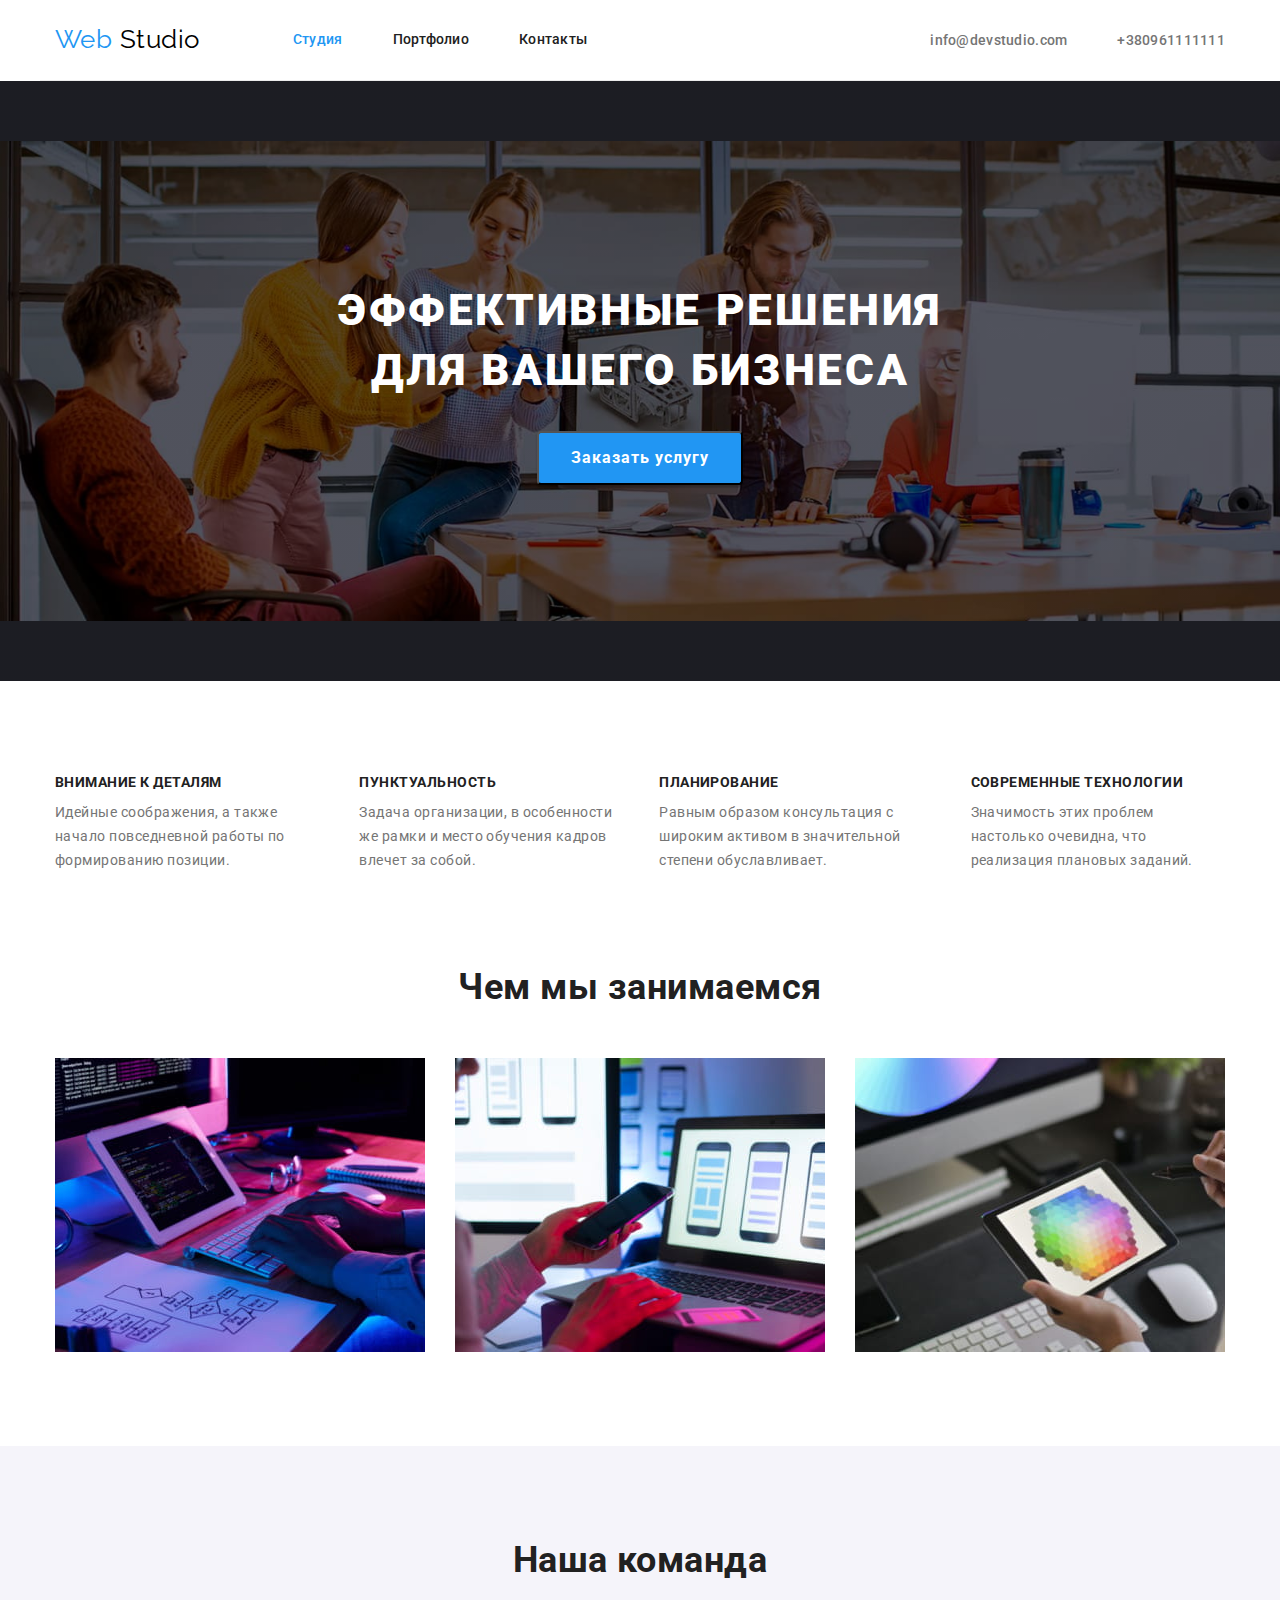
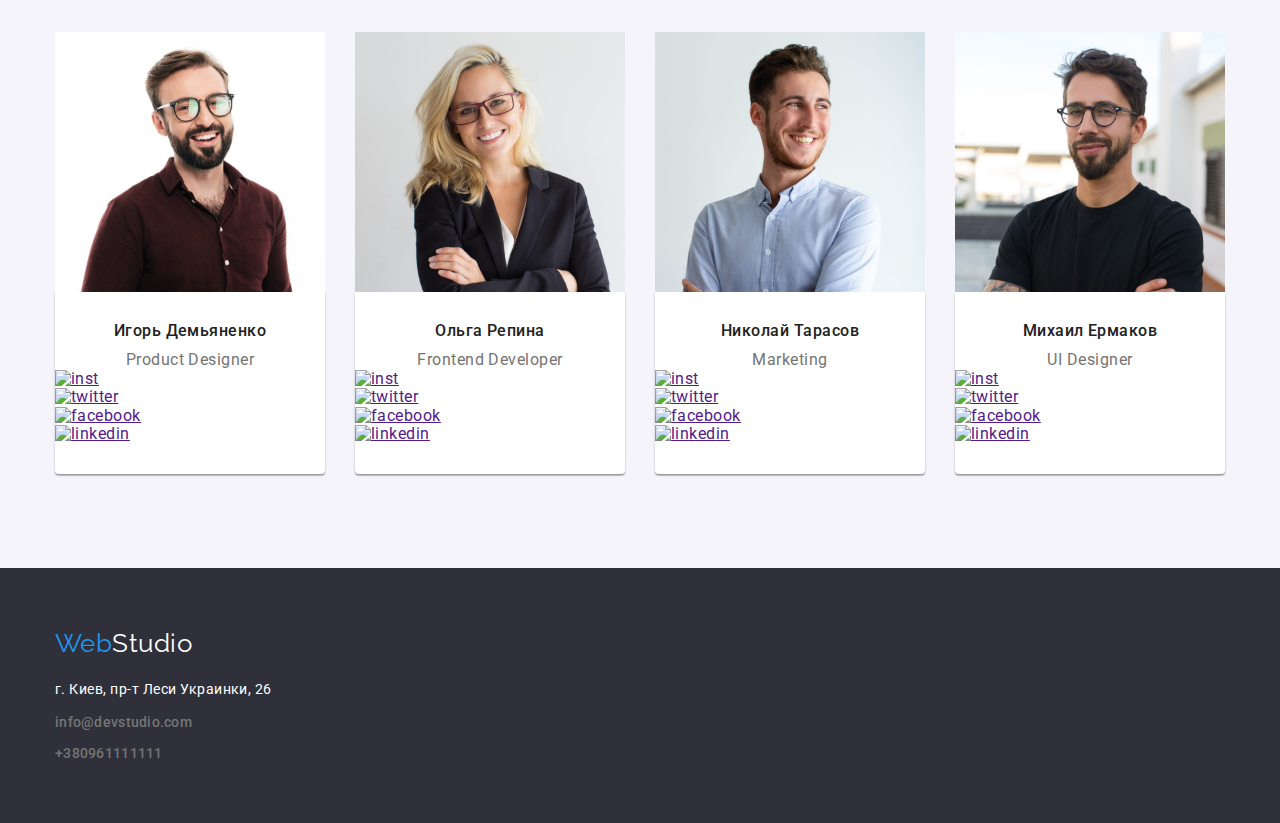
==== index.html @ 03b2626f "img" ====
<!DOCTYPE html>
<html lang="en">
<head>
    <meta charset="UTF-8">
    <meta http-equiv="X-UA-Compatible" content="IE=edge">
    <meta name="viewport" content="width=device-width, initial-scale=1.0">
    <title>Document</title>
    <link rel="preconnect" href="https://fonts.gstatic.com">
    <link href="https://fonts.googleapis.com/css2?family=Raleway:wght@700&family=Roboto:wght@400;500;700;900&display=swap"
    rel="stylesheet">
    <link rel="stylesheet" href="https://cdnjs.cloudflare.com/ajax/libs/modern-normalize/1.0.0/modern-normalize.min.css">
    <link rel="stylesheet" href="./css/styles.css">
</head>
<body>
    <header>
        <div class="container header">
            <nav class="header-nav">
                
                <a class="logo" href="/">Web<span class="studio"> Studio</span></a>
                
                <ul class="nav-list">
                    <li class="item"><a class="link active" href="./index.html">Студия</a></li>
                    <li class="item"><a class="link" href="./portfolio.html">Портфолио</a></li>
                    <li class="item"><a class="link" href="">Контакты</a></li>
                </ul>
                        
            </nav>
            
            <ul class="contacts-list">
                <li class="item">
                    <a href="mailto:info@devstudio.com">info@devstudio.com</a>
                </li>
                <li class="item">
                <a href="tel:+380961111111">+380961111111</a>
                </li>
            </ul>
        </div>
    </header>

    <main>
        <section class="hero overlay">
           <div class="container">
                <h1 class="hero-subject">Эффективные решения <br> для вашего бизнеса</h1>
                <button class="hero-button" type="button">Заказать услугу</button> 
            </div>
        </section>

        <section class="features">
            <!--<h2>Особености</h2>-->
            <div class="container">
             <ul class="features-list">
                    <li class="features-item">
                        <h3 class="title">Внимание к деталям</h3>
                        <p>Идейные соображения, а также начало повседневной работы по формированию позиции.</p>
                    </li>
                    <li class="features-item">
                        <h3 class="title">Пунктуальность</h3>
                        <p>Задача организации, в особенности же рамки и место обучения кадров влечет за собой.</p>
                    </li>
                    <li class="features-item">
                        <h3 class="title">Планирование</h3>
                        <p>Равным образом консультация с широким активом в значительной степени обуславливает.</p>
                    </li>
                    <li class="features-item">
                        <h3 class="title">Современные технологии</h3>
                        <p>Значимость этих проблем настолько очевидна, что реализация плановых заданий.</p>
                    </li>
                </ul>
            </div>
        </section>
    
        <section class="img-section">
            <div class="container">

                <h2 class="caption">Чем мы занимаемся</h2>

                <ul class="images-list">
                    <li>
                        <img src="./images/image1.jpg" alt="руки на клавіатурі" width="370px">
                    </li>
                    <li>
                        <img src="./images/image2.jpg" alt="телефон в руках і ноутбук" width="370px">
                    </li>
                    <li>
                        <img src="./images/image3.jpg" alt="планшет" width="370px">
                    </li>
                </ul>
            </div>
        </section>  

        <section class="our-team">
           <div class="container">
                <h2 class="caption">Наша команда</h2>

                <ul class="team-card">
                    <li>
                        <img src="./images/photo1.jpg" alt="Ігор"width="260px">
                       <div class="name">
                            <h3>Игорь Демьяненко</h3>
                            <p>Product Designer</p>
                            <ul>
                                <li>
                                    <a href=""><img src="./images/icons.svg" alt="inst"></a>
                                </li>
                                <li>
                                    <a href=""><img src="./images/icons.svg" alt="twitter"></a>
                                </li>
                                <li>
                                    <a href=""><img src="./images/icons.svg" alt="facebook"></a>
                                </li>
                                <li>
                                    <a href=""><img src="./images/icons.svg" alt="linkedin"></a>
                                </li>
                            </ul>
                        </div>
                    </li>
                    <li>
                        <img src="./images/photo2.jpg" alt="Ольга" width="260px">
                        <div class="name">
                            <h3>Ольга Репина</h3>
                            <p>Frontend Developer</p>
                            <ul>
                                <li>
                                    <a href=""><img src="./images/icons.svg" alt="inst"></a>
                                </li>
                                <li>
                                    <a href=""><img src="./images/icons.svg" alt="twitter"></a>
                                </li>
                                <li>
                                    <a href=""><img src="./images/icons.svg" alt="facebook"></a>
                                </li>
                                <li>
                                    <a href=""><img src="./images/icons.svg" alt="linkedin"></a>
                                </li>
                            </ul>
                        </div>
                    </li>
                    <li>
                        <img src="./images/photo3.jpg" alt="Николай" width="260px">
                        <div class="name">
                            <h3>Николай Тарасов</h3>
                            <p>Marketing</p>
                            <ul>
                                <li>
                                    <a href=""><img src="./images/icons.svg" alt="inst"></a>
                                </li>
                                <li>
                                    <a href=""><img src="./images/icons.svg" alt="twitter"></a>
                                </li>
                                <li>
                                    <a href=""><img src="./images/icons.svg" alt="facebook"></a>
                                </li>
                                <li>
                                    <a href=""><img src="./images/icons.svg" alt="linkedin"></a>
                                </li>
                            </ul>
                        </div>
                    </li>
                    <li>
                        <img src="./images/photo4.jpg" alt="Михаил" width="260px">
                        <div class="name">
                            <h3>Михаил Ермаков</h3>
                            <p>UI Designer</p>
                            <ul>
                                <li>
                                    <a href=""><img src="./images/icons.svg" alt="inst"></a>
                                </li>
                                <li>
                                    <a href=""><img src="./images/icons.svg" alt="twitter"></a>
                                </li>
                                <li>
                                    <a href=""><img src="./images/icons.svg" alt="facebook"></a>
                                </li>
                                <li>
                                    <a href=""><img src="./images/icons.svg" alt="linkedin"></a>
                                </li>
                            </ul>
                        </div>
                    </li>
                </ul>
            </div>
        </section>

    </main>

    <footer class="footer">
        <div class="container">
           
            <a class="logo" href="/">Web<span class="footer-studio">Studio</span></a>
            
            <address class="address">г. Киев, пр-т Леси Украинки, 26</address>

            <ul class="contacts-list-footer">
                <li class="contacts-footer">
                    <a href="mailto:info@devstudio.com">info@devstudio.com</a>
                </li>
                <li class="contacts-tel">
                    <a href="tel:+380961111111">+380961111111</a>
                </li>
            </ul>
        </div>
    </footer>
</body>
</html>
---- css/styles.css ----
:root {
  --body-background-color: #ffff;
  --primary-text-color: #757575;
  --title-text-color: #212121;
  --link-color: #2196f3;
  --footer-background-color: #2f303a;
  --team-section-color: #f5f4fa;
  --studio-color: #000000;
}

body {
  background-color: var(--body-background-color);
  color: var(--primary-text-color);
  font-family: Roboto, sans-serif;
  letter-spacing: 0.03em;
}

ul {
  margin: 0;
  padding: 0;
  list-style: none;
}

.container {
  width: 1200px;
  margin-left: auto;
  margin-right: auto;
  padding-left: 15px;
  padding-right: 15px;
  /*outline: 2px solid red;*/
}

h1,
h2,
h3,
h4,
h5 {
  margin: 0;
}

img {
  display: block;
  max-width: 100%;
}
/*HEADER*/
.header {
  display: flex;
  align-items: center;

  border-bottom: 1px solid #ececec;
}
.header-nav {
  display: flex;
}
.nav-list a {
  display: block;
  padding-top: 32px;
  padding-bottom: 32px;

  color: var(--title-text-color);
  font-weight: 500;
  font-size: 14px;
  line-height: 1.14;
  letter-spacing: 0.02em;
  text-decoration: none;
}

.nav-list {
  display: flex;
  margin: 0;
  padding: 0;
}

.nav-list .item {
  margin-right: 50px;
}

.nav-list .item:last-child {
  margin-right: 0;
}

.contacts-list a:hover {
  color: var(--link-color);
}

.link:hover,
.link:focus,
.link.active {
  color: var(--link-color);
}

.nav-list .link.current {
  color: var(--link-color);
}

.header-nav .logo {
  margin-right: 93px;
  padding-top: 24px;
  padding-bottom: 25px;
}
.logo {
  display: block;
  color: var(--link-color);
  font-family: Raleway;
  font-size: 26px;
  line-height: 1.19;
  text-decoration: none;
}
.studio {
  color: var(--studio-color);
  font-family: Raleway;
  font-size: 26px;
  line-height: 1.19;
  text-decoration: none;
}

.contacts-list a {
  padding-top: 32px;
  padding-bottom: 32px;
  padding-left: 0;
  color: var(--primary-text-color);
  font-weight: 500;
  font-size: 14px;
  line-height: 1.14;
  letter-spacing: 0.02em;
  text-decoration: none;
}
.contacts-list {
  display: flex;
  margin-left: auto;
}
.contacts-list .item + .item {
  margin-left: 50px;
}
/*HEADER*/

/*HERO SECTION*/
.hero {
  background-color: var(--footer-background-color);
  color: var(--body-background-color);
  padding-top: 200px;
  padding-bottom: 200px;
  margin-bottom: 0px;
  text-align: center;
}
.hero-subject {
  font-weight: 900;
  font-size: 44px;
  line-height: 1.36;
  letter-spacing: 0.06em;
  text-align: center;
  text-transform: uppercase;
}

.hero-button {
  margin-top: 30px;
  align-items: center;
  text-align: center;
  box-shadow: 0px 4px 4px rgba(0, 0, 0, 0.15);
  border-radius: 4px;
  padding: 10px 32px;
  background-color: var(--link-color);
  font-weight: 700;
  font-size: 16px;
  line-height: 1.87;
  letter-spacing: 0.06em;
  cursor: pointer;
}

.hero-button,
.button:hover {
  color: var(--body-background-color);
  background-color: var(--link-color);
  box-shadow: 0px 3px 1px rgba(0, 0, 0, 0.1), 0px 1px 2px rgba(0, 0, 0, 0.08),
    0px 2px 2px rgba(0, 0, 0, 0.12);
}

.overlay {
  max-width: 1600px;
  height: 600px;
  margin-left: auto;
  margin-right: auto;
  background-image: linear-gradient(
      to right,
      rgba(0, 0, 0, 0.4),
      rgba(0, 0, 0, 0.4)
    ),
    url(../images/hero.jpg);
  background-size: contain;
  background-repeat: no-repeat;
  background-position: center;
}

.button-section {
  padding-top: 94px;
  padding-bottom: 94px;
}
.button {
  border-radius: 4px;
  border: transparent;
  padding: 6px 22px;
  color: var(--title-text-color);
  background-color: var(--team-section-color);
  font-weight: 500;
  font-size: 16px;
  line-height: 1.62;
  text-align: center;
  cursor: pointer;
}

.button-list {
  display: flex;
  flex-direction: row;
  justify-content: center;
  margin-top: 0;
  margin-bottom: 34px;
}
.button-list li {
  margin-right: 8px;
}
.button-list li:last-child {
  margin-right: 0px;
}
/*HERO SECTION*/

/*Features*/
.features {
  padding-top: 94px;
}
.features-list .title {
  color: var(--title-text-color);
  font-weight: 700;
  font-size: 14px;
  line-height: 1.14;
  text-transform: uppercase;
}
.features-list {
  display: flex;
  flex-direction: row;
  font-size: 14px;
  line-height: 1.71;
  margin-top: 0;
  margin-bottom: 0px;
}
.features-item {
  margin-right: 30px;
}

.features-item:last-child {
  margin-right: 0px;
}
.features-title {
  margin-top: 0;
  margin-bottom: 0;
}
.features-list p {
  margin-top: 0;
  margin-bottom: 0;
}

.title {
  margin-bottom: 10px;
  margin-top: 0px;
}
/*Features*/

/*IMG-SECTION*/
.img-section {
  padding-top: 94px;
  padding-bottom: 94px;
}
.caption {
  margin-top: 0;
  margin-bottom: 50px;
  color: var(--title-text-color);
  font-weight: 700;
  font-size: 36px;
  line-height: 1.16;
  text-align: center;
}
.images-list {
  display: flex;
  flex-direction: row;

  padding-left: 0;
  margin-top: 0;
  margin-bottom: 0;
}
.images-list li {
  margin-right: 30px;
}
.images-list li:last-child {
  margin-right: 0px;
}
/*IMG-SECTION*/

/*PROJECT SECTION portfolio*/
.projects-item {
  padding: 20px 24px;
  background: #ffffff;
  border: 1px solid #eeeeee;
  box-sizing: border-box;
}
.projects {
  display: flex;
  flex-wrap: wrap;
  padding-left: 0;
}
.projects li {
  width: 370px;
  margin-right: 30px;
  margin-bottom: 30px;
  background: #ffffff;
}
.projects li:nth-child(3n) {
  margin-right: 0px;
}
.projects li:nth-last-child(-n + 3) {
  margin-bottom: 0px;
}
.projects h3 {
  margin-bottom: 4px;
  color: var(--title-text-color);
  font-weight: bold;
  font-size: 18px;
  line-height: 2;
  letter-spacing: 0.06em;
}

.projects p {
  margin: 0;
  font-size: 16px;
  line-height: 1.87;
}

/*PROJECT SECTION*/

/*TEAM SECTION*/
.name {
  padding-top: 30px;
  padding-bottom: 30px;
  background-color: #ffff;
  box-shadow: 0px 1px 3px rgba(0, 0, 0, 0.12), 0px 1px 1px rgba(0, 0, 0, 0.14),
    0px 2px 1px rgba(0, 0, 0, 0.2);
  border-radius: 0px 0px 4px 4px;
}
.name h3 {
  margin-bottom: 10px;
  color: var(--title-text-color);
  font-weight: 500;
  font-size: 16px;
  line-height: 1.18;
  text-align: center;
  letter-spacing: 0.03em;
}
.our-team {
  padding-top: 94px;
  padding-bottom: 94px;
  background-color: var(--team-section-color);
}
.team-card li {
  margin-right: 30px;
  width: 270px;
  background-color: #ffff;
}
.team-card li:last-child {
  margin-right: 0;
}
.team-card p {
  margin: 0;
  font-size: 16px;
  line-height: 1.18;
  text-align: center;
  letter-spacing: 0.03em;
}
.team-card {
  display: flex;
  padding-left: 0;
  margin-top: 0;
  margin-bottom: 0;
}
.team-card img {
  width: 100%;
  margin-top: 0;
}
/*TEAM SECTION*/

/*FOOTER*/

.footer {
  padding-top: 60px;
  padding-bottom: 60px;
  background-color: var(--footer-background-color);
}
.footer .logo {
  padding: 0;
  margin-bottom: 20px;
}
.address {
  margin-bottom: 9px;
  color: var(--body-background-color);
  font-size: 14px;
  line-height: 1.71;
  font-style: normal;
}
.contacts-list-footer {
  padding: 0;
  margin: 0;
}
.contacts-list-footer a {
  color: var(--primary-text-color);
  font-weight: 500;
  font-size: 14px;
  line-height: 1.14;
  letter-spacing: 0.02em;
  text-decoration: none;
}
.contacts-footer {
  margin-bottom: 9px;
  font-size: 14px;
  line-height: 1.71;
  color: rgba(255, 255, 255, 0.6);
}

.footer-studio {
  color: var(--body-background-color);
  font-family: Raleway;
  font-size: 26px;
  line-height: 1.19;
}

/*FOOTER*/
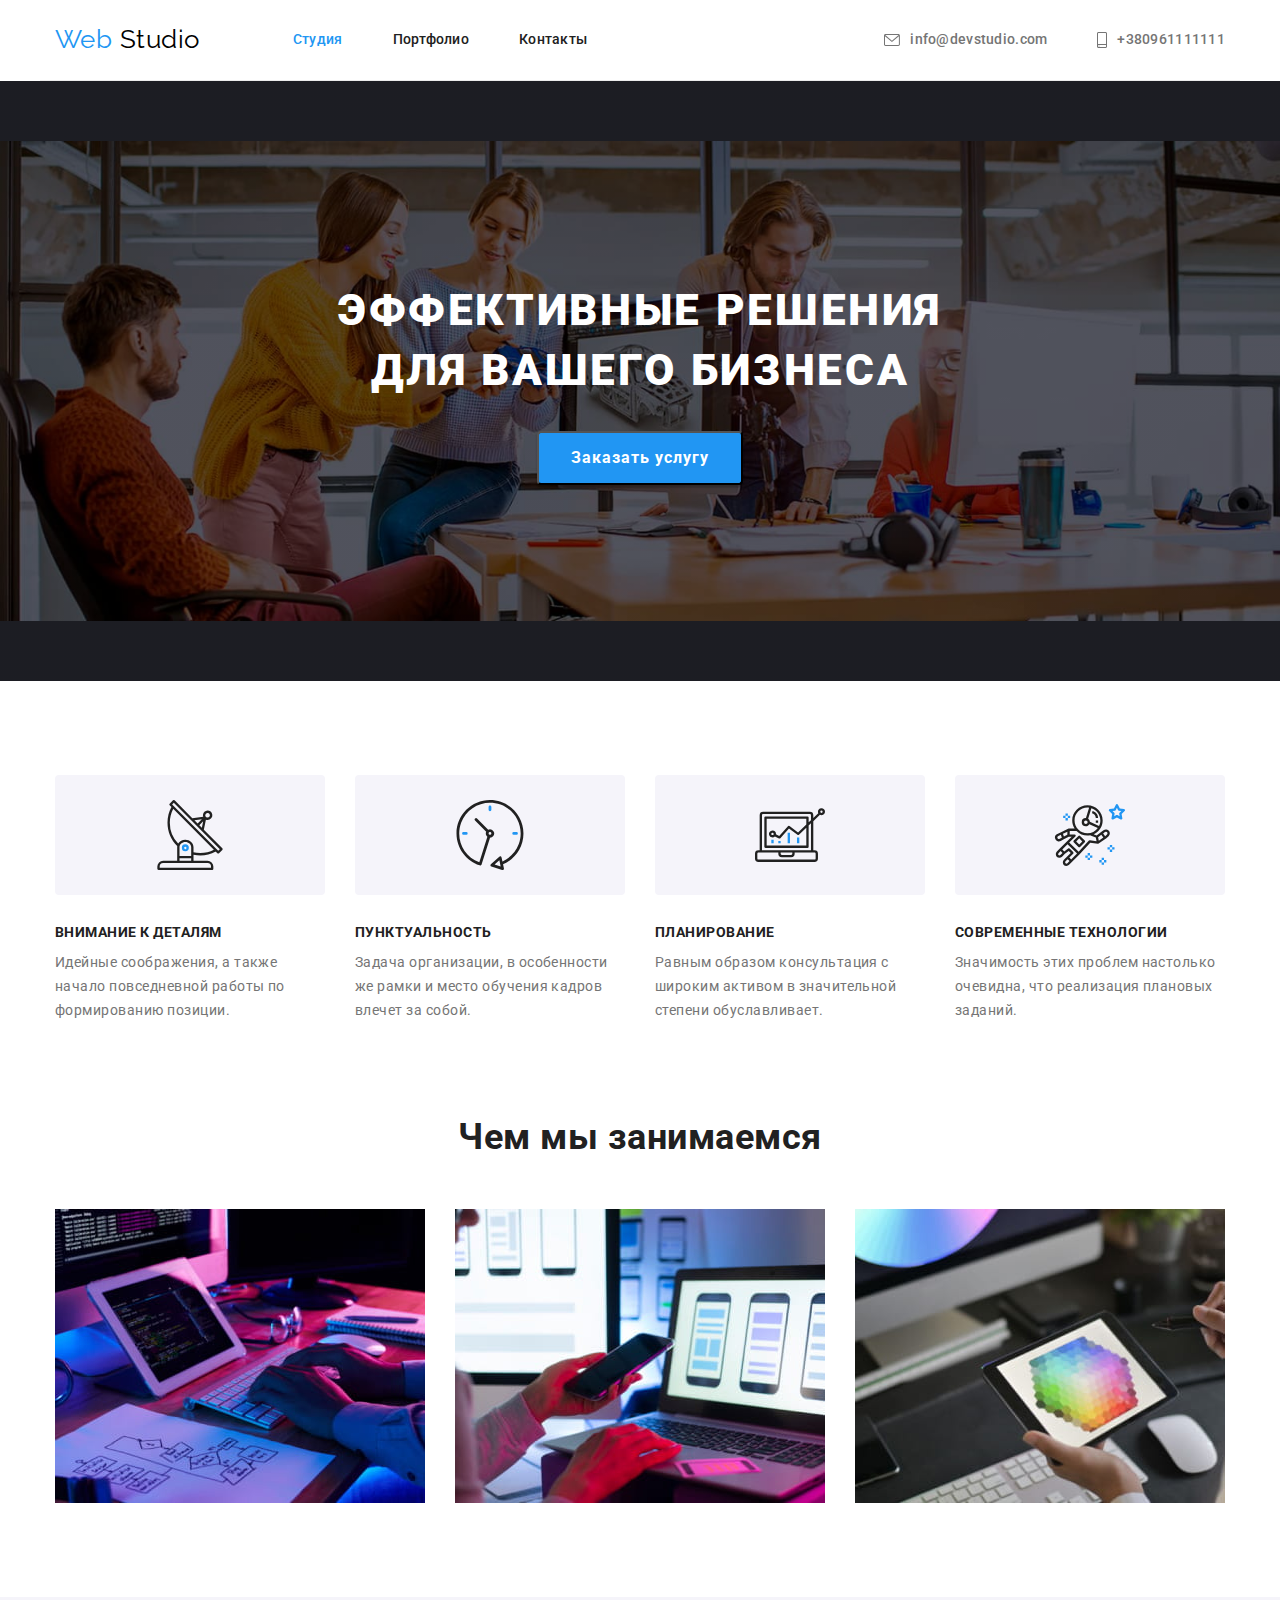
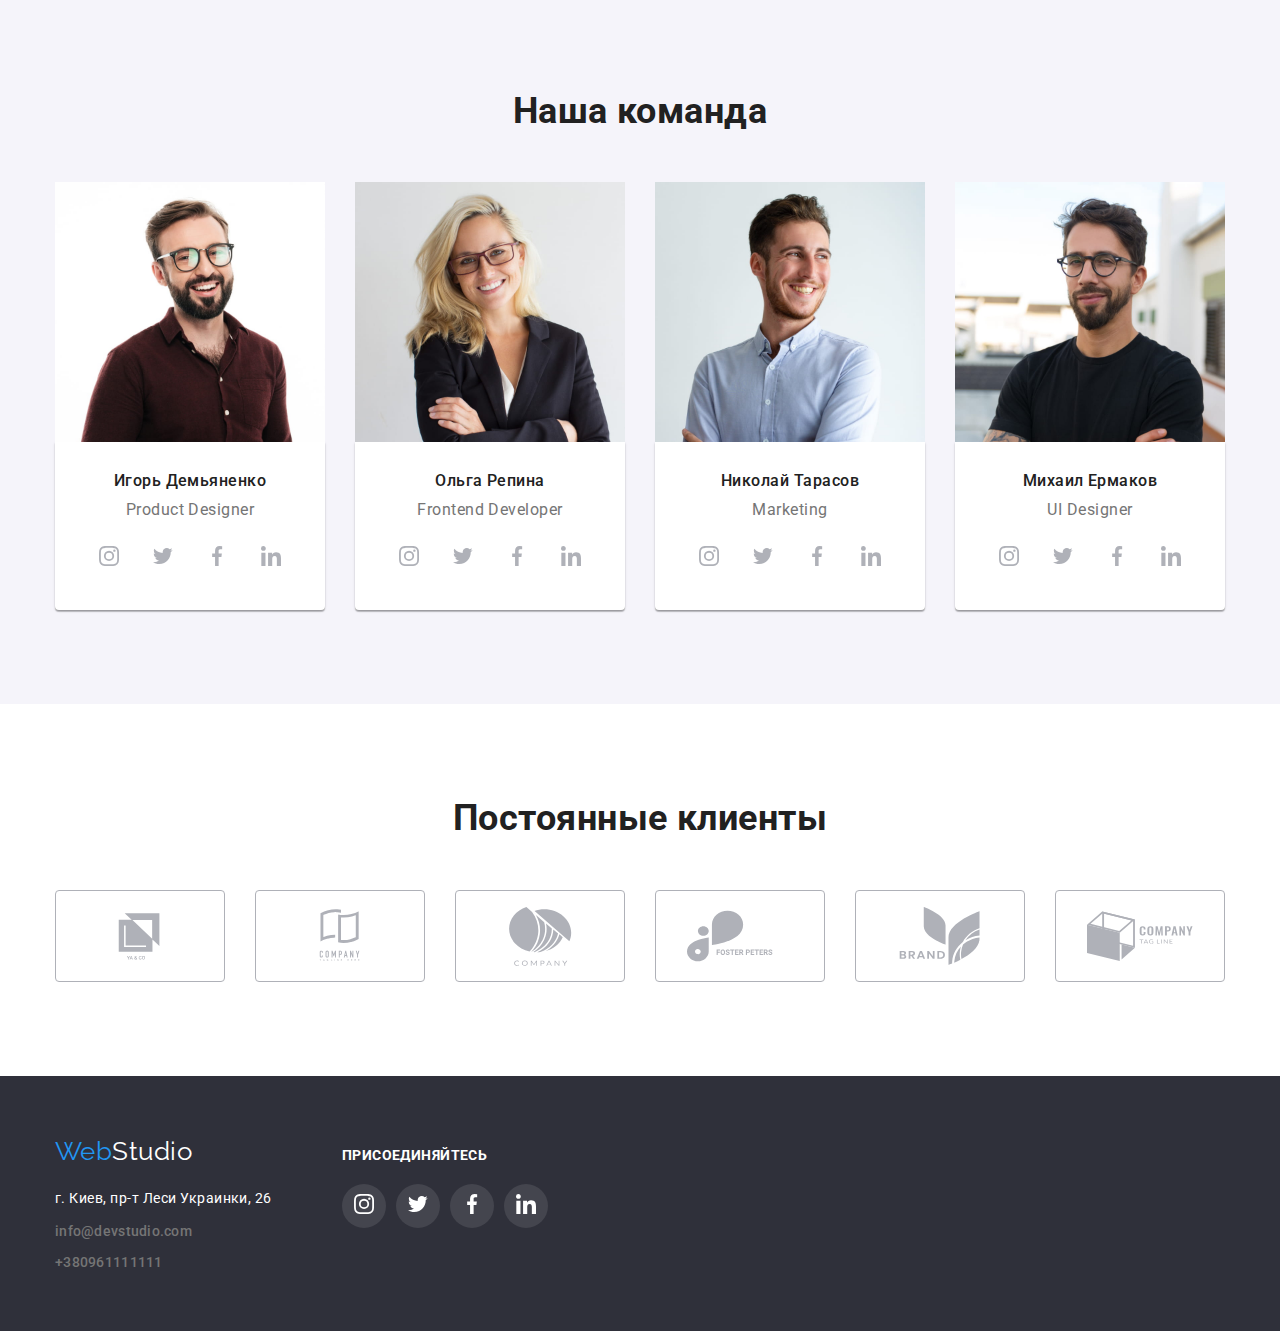
==== commit bf20285a: "icons" ====
--- a/index.html
+++ b/index.html
@@ -28,10 +28,17 @@
             
             <ul class="contacts-list">
                 <li class="item">
-                    <a href="mailto:info@devstudio.com">info@devstudio.com</a>
+                    <a href="mailto:info@devstudio.com" >
+                        <svg class="icon" width="16px" height="12px">
+                            <use href="./images/icons.svg#icon-mail"></use>
+                        </svg> info@devstudio.com</a>
+                    
                 </li>
                 <li class="item">
-                <a href="tel:+380961111111">+380961111111</a>
+                    <a href="tel:+380961111111">
+                        <svg class="icon" width="10px" height="16px">
+                            <use href="./images/icons.svg#icon-phone"></use>
+                        </svg>+380961111111</a>
                 </li>
             </ul>
         </div>
@@ -50,18 +57,38 @@
             <div class="container">
              <ul class="features-list">
                     <li class="features-item">
+                        <div class="features-icon-background">
+                            <svg class="antenna" width=70px, height=70px>
+                                <use href="./images/icons.svg#icon-antenna"></use>
+                            </svg>
+                        </div>
                         <h3 class="title">Внимание к деталям</h3>
                         <p>Идейные соображения, а также начало повседневной работы по формированию позиции.</p>
                     </li>
                     <li class="features-item">
+                        <div class="features-icon-background">
+                            <svg class="clock" width=70px, height=70px>
+                                <use href="./images/icons.svg#icon-clock"></use>
+                            </svg>
+                        </div>
                         <h3 class="title">Пунктуальность</h3>
                         <p>Задача организации, в особенности же рамки и место обучения кадров влечет за собой.</p>
                     </li>
                     <li class="features-item">
+                        <div class="features-icon-background">
+                            <svg class="diagram" width=70px, height=70px>
+                                <use href="./images/icons.svg#icon-diagram"></use>
+                            </svg>
+                        </div>
                         <h3 class="title">Планирование</h3>
                         <p>Равным образом консультация с широким активом в значительной степени обуславливает.</p>
                     </li>
                     <li class="features-item">
+                        <div class="features-icon-background">
+                            <svg class="astronaut" width=70px, height=70px>
+                                <use href="./images/icons.svg#icon-astronaut"></use>
+                            </svg>
+                        </div>
                         <h3 class="title">Современные технологии</h3>
                         <p>Значимость этих проблем настолько очевидна, что реализация плановых заданий.</p>
                     </li>
@@ -93,86 +120,150 @@
                 <h2 class="caption">Наша команда</h2>
 
                 <ul class="team-card">
-                    <li>
+                    <li class="team-item">
                         <img src="./images/photo1.jpg" alt="Ігор"width="260px">
                        <div class="name">
                             <h3>Игорь Демьяненко</h3>
                             <p>Product Designer</p>
-                            <ul>
-                                <li>
-                                    <a href=""><img src="./images/icons.svg" alt="inst"></a>
-                                </li>
-                                <li>
-                                    <a href=""><img src="./images/icons.svg" alt="twitter"></a>
-                                </li>
-                                <li>
-                                    <a href=""><img src="./images/icons.svg" alt="facebook"></a>
-                                </li>
-                                <li>
-                                    <a href=""><img src="./images/icons.svg" alt="linkedin"></a>
+                            <ul class="icons-list">
+                                <li>
+                                    <a href="">
+                                        <svg class="team-icon">
+                                            <use href="./images/icons.svg#icon-instagram"></use>
+                                        </svg>
+                                    </a>
+                                </li>
+                                <li>
+                                    <a href="">
+                                        <svg class="team-icon">
+                                            <use href="./images/icons.svg#icon-twitter"></use>
+                                        </svg>
+                                    </a>
+                                </li>
+                                <li>
+                                    <a href="">
+                                        <svg class="team-icon">
+                                            <use href="./images/icons.svg#icon-facebook"></use>
+                                        </svg>
+                                    </a>
+                                </li>
+                                <li>
+                                    <a href="">
+                                        <svg class="team-icon">
+                                            <use href="./images/icons.svg#icon-linkedin"></use>
+                                        </svg>
+                                    </a>
                                 </li>
                             </ul>
                         </div>
                     </li>
-                    <li>
+                    <li class="team-item">
                         <img src="./images/photo2.jpg" alt="Ольга" width="260px">
                         <div class="name">
                             <h3>Ольга Репина</h3>
                             <p>Frontend Developer</p>
-                            <ul>
-                                <li>
-                                    <a href=""><img src="./images/icons.svg" alt="inst"></a>
-                                </li>
-                                <li>
-                                    <a href=""><img src="./images/icons.svg" alt="twitter"></a>
-                                </li>
-                                <li>
-                                    <a href=""><img src="./images/icons.svg" alt="facebook"></a>
-                                </li>
-                                <li>
-                                    <a href=""><img src="./images/icons.svg" alt="linkedin"></a>
+                            <ul class="icons-list">
+                                <li>
+                                    <a href="">
+                                        <svg class="team-icon">
+                                            <use href="./images/icons.svg#icon-instagram"></use>
+                                        </svg>
+                                    </a>
+                                </li>
+                                <li>
+                                    <a href="">
+                                        <svg class="team-icon">
+                                            <use href="./images/icons.svg#icon-twitter"></use>
+                                        </svg>
+                                    </a>
+                                </li>
+                                <li>
+                                    <a href="">
+                                        <svg class="team-icon">
+                                            <use href="./images/icons.svg#icon-facebook"></use>
+                                        </svg>
+                                    </a>
+                                </li>
+                                <li>
+                                    <a href="">
+                                        <svg class="team-icon">
+                                            <use href="./images/icons.svg#icon-linkedin"></use>
+                                        </svg>
+                                    </a>
                                 </li>
                             </ul>
                         </div>
                     </li>
-                    <li>
+                    <li class="team-item">
                         <img src="./images/photo3.jpg" alt="Николай" width="260px">
                         <div class="name">
                             <h3>Николай Тарасов</h3>
                             <p>Marketing</p>
-                            <ul>
-                                <li>
-                                    <a href=""><img src="./images/icons.svg" alt="inst"></a>
-                                </li>
-                                <li>
-                                    <a href=""><img src="./images/icons.svg" alt="twitter"></a>
-                                </li>
-                                <li>
-                                    <a href=""><img src="./images/icons.svg" alt="facebook"></a>
-                                </li>
-                                <li>
-                                    <a href=""><img src="./images/icons.svg" alt="linkedin"></a>
+                            <ul class="icons-list">
+                                <li>
+                                    <a href="">
+                                        <svg class="team-icon">
+                                            <use href="./images/icons.svg#icon-instagram"></use>
+                                        </svg>
+                                    </a>
+                                </li>
+                                <li>
+                                    <a href="">
+                                        <svg class="team-icon">
+                                            <use href="./images/icons.svg#icon-twitter"></use>
+                                        </svg>
+                                    </a>
+                                </li>
+                                <li>
+                                    <a href="">
+                                        <svg class="team-icon">
+                                            <use href="./images/icons.svg#icon-facebook"></use>
+                                        </svg>
+                                    </a>
+                                </li>
+                                <li>
+                                    <a href="">
+                                        <svg class="team-icon">
+                                            <use href="./images/icons.svg#icon-linkedin"></use>
+                                        </svg>
+                                    </a>
                                 </li>
                             </ul>
                         </div>
                     </li>
-                    <li>
+                    <li class="team-item">
                         <img src="./images/photo4.jpg" alt="Михаил" width="260px">
                         <div class="name">
                             <h3>Михаил Ермаков</h3>
                             <p>UI Designer</p>
-                            <ul>
-                                <li>
-                                    <a href=""><img src="./images/icons.svg" alt="inst"></a>
-                                </li>
-                                <li>
-                                    <a href=""><img src="./images/icons.svg" alt="twitter"></a>
-                                </li>
-                                <li>
-                                    <a href=""><img src="./images/icons.svg" alt="facebook"></a>
-                                </li>
-                                <li>
-                                    <a href=""><img src="./images/icons.svg" alt="linkedin"></a>
+                            <ul class="icons-list">
+                                <li>
+                                    <a href="">
+                                        <svg class="team-icon">
+                                            <use href="./images/icons.svg#icon-instagram"></use>
+                                        </svg>
+                                    </a>
+                                </li>
+                                <li>
+                                    <a href="">
+                                        <svg class="team-icon">
+                                            <use href="./images/icons.svg#icon-twitter"></use>
+                                        </svg>
+                                    </a>
+                                </li>
+                                <li>
+                                    <a href="">
+                                        <svg class="team-icon">
+                                            <use href="./images/icons.svg#icon-facebook"></use>
+                                        </svg>
+                                    </a>
+                                </li>
+                                <li>
+                                    <a href="">
+                                        <svg class="team-icon">
+                                            <use href="./images/icons.svg#icon-linkedin"></use>
+                                        </svg>
+                                    </a>
                                 </li>
                             </ul>
                         </div>
@@ -181,23 +272,108 @@
             </div>
         </section>
 
+        <section class="best-client">
+            <div class="container">
+                <h2 class="caption">Постоянные клиенты</h2>
+                <ul class="client-list">
+                    <li>
+                        <a href="">
+                            <svg class="client-icon">
+                                <use href="./images/icons.svg#icon-client1"></use>
+                            </svg>
+                        </a>
+                    </li>
+                    <li>
+                        <a href="">
+                            <svg class="client-icon">
+                                <use href="./images/icons.svg#icon-client2"></use>
+                            </svg>
+                        </a>
+                    <li>
+                        <a href="">
+                            <svg class="client-icon">
+                                <use href="./images/icons.svg#icon-client3"></use>
+                            </svg>
+                        </a>
+                    </li>
+                    <li>
+                        <a href="">
+                            <svg class="client-icon">
+                                <use href="./images/icons.svg#icon-client4"></use>
+                            </svg>
+                        </a>
+                    <li>
+                        <a href="">
+                            <svg class="client-icon">
+                                <use href="./images/icons.svg#icon-client5"></use>
+                            </svg>
+                        </a>
+                    </li>
+                    <li>
+                        <a href="">
+                            <svg class="client-icon">
+                                <use href="./images/icons.svg#icon-client6"></use>
+                            </svg>
+                        </a>
+                    </li>
+                </ul>
+            </div>
+        </section>
+
     </main>
 
     <footer class="footer">
-        <div class="container">
-           
-            <a class="logo" href="/">Web<span class="footer-studio">Studio</span></a>
-            
-            <address class="address">г. Киев, пр-т Леси Украинки, 26</address>
-
-            <ul class="contacts-list-footer">
-                <li class="contacts-footer">
-                    <a href="mailto:info@devstudio.com">info@devstudio.com</a>
-                </li>
-                <li class="contacts-tel">
-                    <a href="tel:+380961111111">+380961111111</a>
-                </li>
-            </ul>
+        <div class="container footer-container">
+           <div>
+                <a class="logo" href="/">Web<span class="footer-studio">Studio</span></a>
+                
+                <address class="address">г. Киев, пр-т Леси Украинки, 26</address>
+
+                <ul class="contacts-list-footer">
+                    <li class="contacts-footer">
+                        <a href="mailto:info@devstudio.com">info@devstudio.com</a>
+                    </li>
+                    <li class="contacts-tel">
+                        <a href="tel:+380961111111">+380961111111</a>
+                    </li>
+                </ul>
+            </div>
+
+            <div class="media-contacts">
+                <h2 class="footer-caption">ПРИСОЕДИНЯЙТЕСЬ</h2>
+
+                <ul class="footer-icons-list">
+                    <li>
+                        <a href="">
+                            <svg class="footer-icon">
+                                <use href="./images/icons.svg#icon-instagram"></use>
+                            </svg>
+                        </a>
+                    </li>
+                    <li>
+                        <a href="">
+                            <svg class="footer-icon">
+                                <use href="./images/icons.svg#icon-twitter"></use>
+                            </svg>
+                        </a>
+                    </li>
+                    <li>
+                        <a href="">
+                            <svg class="footer-icon">
+                                <use href="./images/icons.svg#icon-facebook"></use>
+                            </svg>
+                        </a>
+                    </li>
+                    <li>
+                        <a href="">
+                            <svg class="footer-icon">
+                                <use href="./images/icons.svg#icon-linkedin"></use>
+                            </svg>
+                        </a>
+                    </li>
+                </ul>
+            </div>
+
         </div>
     </footer>
 </body>
--- a/css/styles.css
+++ b/css/styles.css
@@ -6,6 +6,7 @@
   --footer-background-color: #2f303a;
   --team-section-color: #f5f4fa;
   --studio-color: #000000;
+  --icon-color: #afb1b8;
 }
 
 body {
@@ -115,6 +116,8 @@
 }
 
 .contacts-list a {
+  display: flex;
+  align-items: center;
   padding-top: 32px;
   padding-bottom: 32px;
   padding-left: 0;
@@ -128,10 +131,21 @@
 .contacts-list {
   display: flex;
   margin-left: auto;
+  align-items: center;
 }
 .contacts-list .item + .item {
   margin-left: 50px;
 }
+
+.icon:hover {
+  fill: var(--link-color);
+}
+
+.icon {
+  margin-right: 10px;
+  fill: #757575;
+}
+
 /*HEADER*/
 
 /*HERO SECTION*/
@@ -262,6 +276,20 @@
   margin-bottom: 10px;
   margin-top: 0px;
 }
+.features-icon-background {
+  display: flex;
+  width: 270px;
+  height: 120px;
+  background: #f5f4fa;
+  border-radius: 4px;
+  margin-bottom: 30px;
+  margin-right: 0;
+  align-items: center;
+  justify-content: center;
+}
+.antenna {
+  display: inline-block;
+}
 /*Features*/
 
 /*IMG-SECTION*/
@@ -331,6 +359,16 @@
   margin: 0;
   font-size: 16px;
   line-height: 1.87;
+}
+
+.projects a {
+  text-decoration: none;
+  color: var(--primary-text-color);
+}
+.projects li:hover {
+  box-shadow: 0px 1px 1px rgba(0, 0, 0, 0.12), 0px 4px 4px rgba(0, 0, 0, 0.06),
+    1px 4px 6px rgba(0, 0, 0, 0.16);
+  cursor: pointer;
 }
 
 /*PROJECT SECTION*/
@@ -358,7 +396,7 @@
   padding-bottom: 94px;
   background-color: var(--team-section-color);
 }
-.team-card li {
+.team-item {
   margin-right: 30px;
   width: 270px;
   background-color: #ffff;
@@ -383,7 +421,75 @@
   width: 100%;
   margin-top: 0;
 }
+.icons-list {
+  display: flex;
+  align-items: center;
+  justify-content: center;
+  margin-top: 16px;
+}
+.icons-list li {
+  display: flex;
+  align-items: center;
+  justify-content: center;
+  width: 44px;
+  height: 44px;
+  margin-right: 10px;
+}
+
+.team-icon {
+  width: 20px;
+  height: 20px;
+  fill: var(--icon-color);
+}
+
+.team-icon:hover {
+  fill: var(--team-section-color);
+}
+.icons-list li:hover {
+  background-color: var(--link-color);
+  border-radius: 50%;
+}
+
 /*TEAM SECTION*/
+
+/*best-client*/
+.best-client {
+  padding-top: 94px;
+  padding-bottom: 94px;
+}
+.client-list {
+  display: flex;
+  align-items: center;
+  justify-content: center;
+}
+.client-list li {
+  margin-right: 30px;
+}
+.client-list a {
+  display: flex;
+  align-items: center;
+  justify-content: center;
+  width: 170px;
+  height: 92px;
+  border: 1px solid var(--icon-color);
+  border-radius: 4px;
+}
+.client-list li:last-child {
+  margin-right: 0;
+}
+.client-icon {
+  width: 106px;
+  height: 60px;
+  fill: var(--icon-color);
+}
+.client-icon:hover {
+  fill: var(--link-color);
+  cursor: pointer;
+}
+.client-list a:hover {
+  border: 1px solid var(--link-color);
+}
+/*best-client*/
 
 /*FOOTER*/
 
@@ -429,4 +535,50 @@
   line-height: 1.19;
 }
 
+.footer-icons-list li {
+  display: flex;
+  align-items: center;
+  justify-content: center;
+  width: 44px;
+  height: 44px;
+  margin-right: 10px;
+  background-color: rgba(255, 255, 255, 0.1);
+  border-radius: 50%;
+}
+.footer-icons-list {
+  display: flex;
+  align-items: center;
+  justify-content: center;
+  margin-top: 16px;
+}
+.footer-icon {
+  width: 20px;
+  height: 20px;
+  fill: #ffff;
+}
+.footer-icon:hover {
+  fill: var(--team-section-color);
+}
+.footer-icons-list li:hover {
+  background-color: var(--link-color);
+  border-radius: 50%;
+}
+.footer-caption {
+  display: flex;
+  align-items: center;
+  margin-bottom: 20px;
+  font-weight: 700;
+  font-size: 14px;
+  line-height: 1.14;
+  letter-spacing: 0.03em;
+  color: #ffff;
+}
+
+.footer-container {
+  display: flex;
+}
+.media-contacts {
+  padding-top: 12px;
+  margin-left: 70px;
+}
 /*FOOTER*/
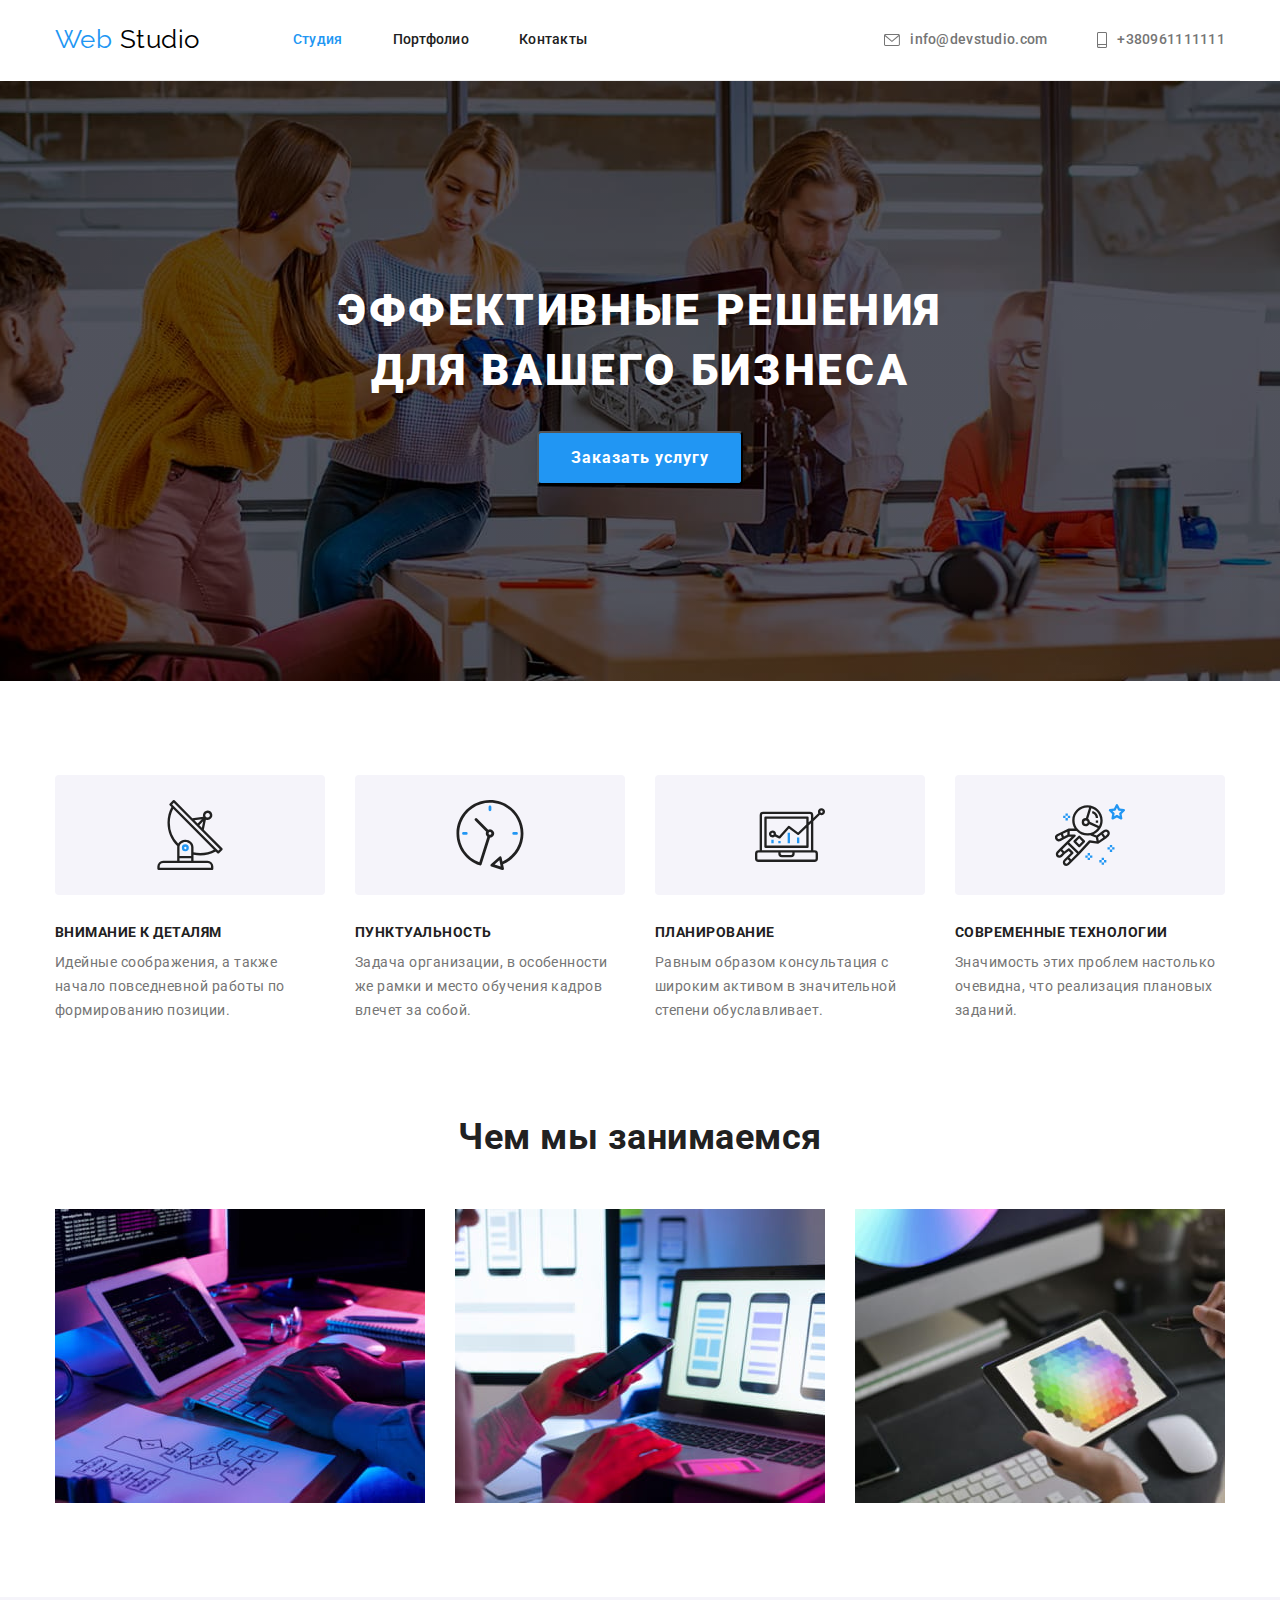
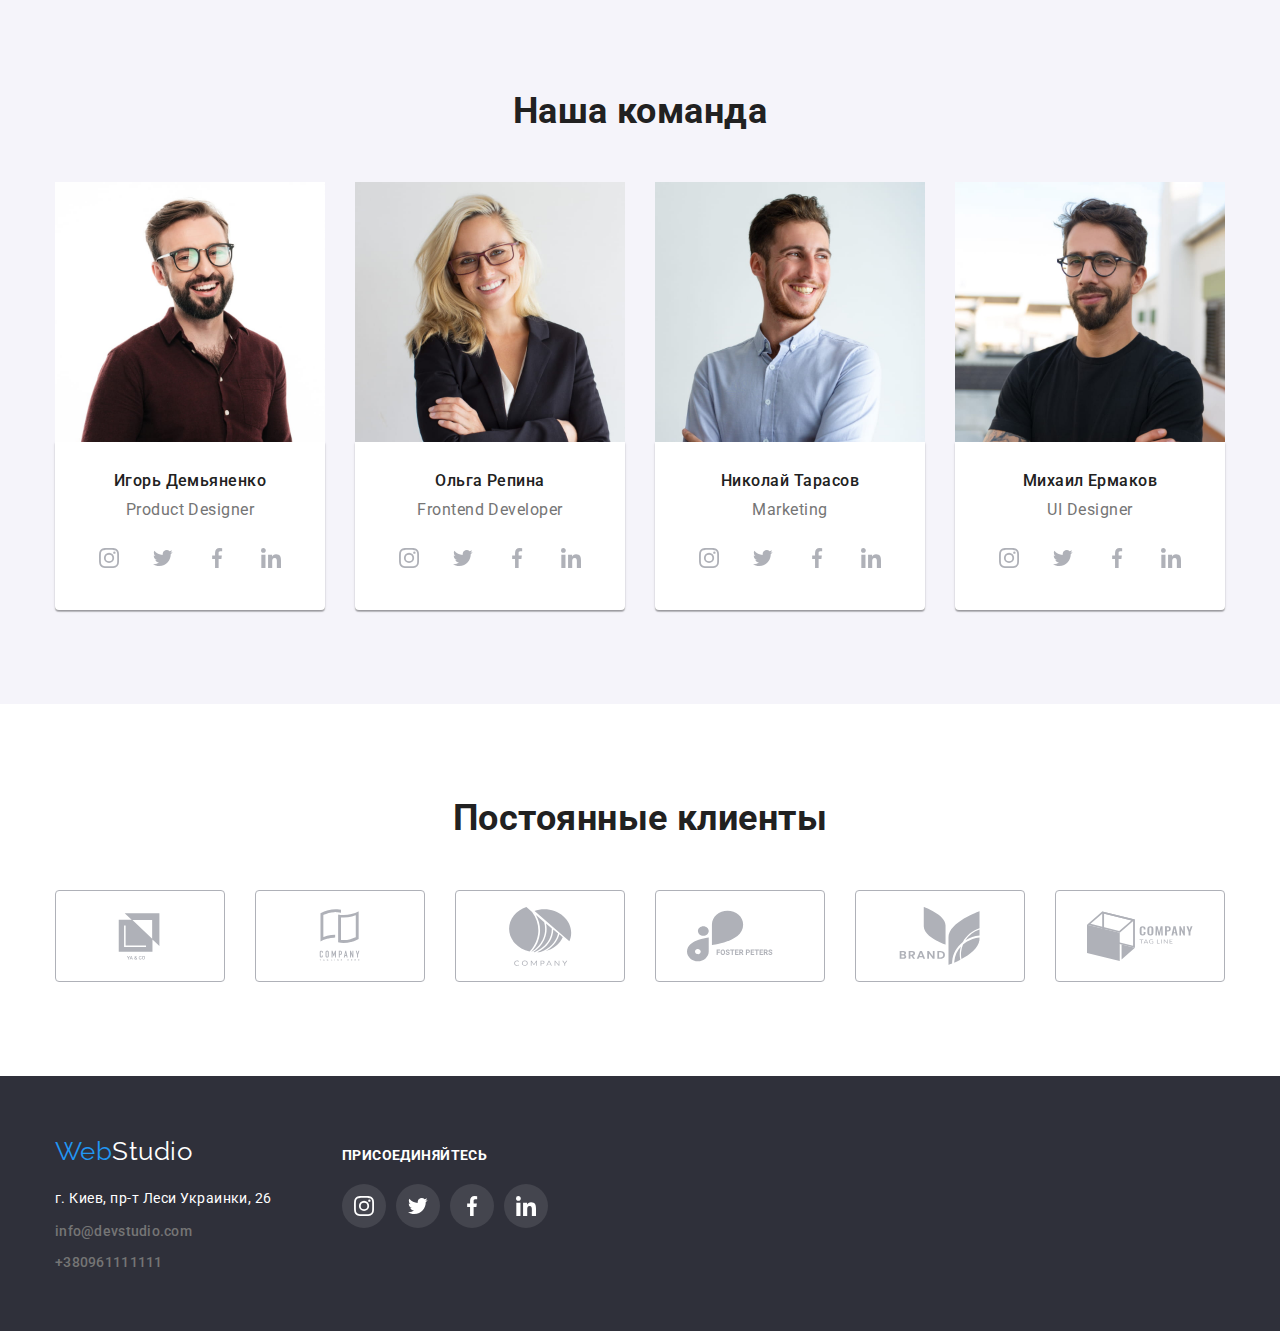
==== commit 7cef5540: "HW4-corect" ====
--- a/index.html
+++ b/index.html
@@ -28,14 +28,14 @@
             
             <ul class="contacts-list">
                 <li class="item">
-                    <a href="mailto:info@devstudio.com" >
+                    <a class="contacts-link" href="mailto:info@devstudio.com" >
                         <svg class="icon" width="16px" height="12px">
                             <use href="./images/icons.svg#icon-mail"></use>
                         </svg> info@devstudio.com</a>
                     
                 </li>
                 <li class="item">
-                    <a href="tel:+380961111111">
+                    <a class="contacts-link" href="tel:+380961111111">
                         <svg class="icon" width="10px" height="16px">
                             <use href="./images/icons.svg#icon-phone"></use>
                         </svg>+380961111111</a>
@@ -58,7 +58,7 @@
              <ul class="features-list">
                     <li class="features-item">
                         <div class="features-icon-background">
-                            <svg class="antenna" width=70px, height=70px>
+                            <svg class="antenna" width=70 height=70>
                                 <use href="./images/icons.svg#icon-antenna"></use>
                             </svg>
                         </div>
@@ -67,7 +67,7 @@
                     </li>
                     <li class="features-item">
                         <div class="features-icon-background">
-                            <svg class="clock" width=70px, height=70px>
+                            <svg class="clock" width=70 height=70>
                                 <use href="./images/icons.svg#icon-clock"></use>
                             </svg>
                         </div>
@@ -76,7 +76,7 @@
                     </li>
                     <li class="features-item">
                         <div class="features-icon-background">
-                            <svg class="diagram" width=70px, height=70px>
+                            <svg class="diagram" width=70 height=70>
                                 <use href="./images/icons.svg#icon-diagram"></use>
                             </svg>
                         </div>
@@ -85,7 +85,7 @@
                     </li>
                     <li class="features-item">
                         <div class="features-icon-background">
-                            <svg class="astronaut" width=70px, height=70px>
+                            <svg class="astronaut" width=70 height=70>
                                 <use href="./images/icons.svg#icon-astronaut"></use>
                             </svg>
                         </div>
@@ -127,28 +127,28 @@
                             <p>Product Designer</p>
                             <ul class="icons-list">
                                 <li>
-                                    <a href="">
+                                    <a class="team-link" href="">
                                         <svg class="team-icon">
                                             <use href="./images/icons.svg#icon-instagram"></use>
                                         </svg>
                                     </a>
                                 </li>
                                 <li>
-                                    <a href="">
+                                    <a class="team-link" href="">
                                         <svg class="team-icon">
                                             <use href="./images/icons.svg#icon-twitter"></use>
                                         </svg>
                                     </a>
                                 </li>
                                 <li>
-                                    <a href="">
+                                    <a class="team-link" href="">
                                         <svg class="team-icon">
                                             <use href="./images/icons.svg#icon-facebook"></use>
                                         </svg>
                                     </a>
                                 </li>
                                 <li>
-                                    <a href="">
+                                    <a class="team-link" href="">
                                         <svg class="team-icon">
                                             <use href="./images/icons.svg#icon-linkedin"></use>
                                         </svg>
@@ -164,28 +164,28 @@
                             <p>Frontend Developer</p>
                             <ul class="icons-list">
                                 <li>
-                                    <a href="">
+                                    <a class="team-link" href="">
                                         <svg class="team-icon">
                                             <use href="./images/icons.svg#icon-instagram"></use>
                                         </svg>
                                     </a>
                                 </li>
                                 <li>
-                                    <a href="">
+                                    <a class="team-link" href="">
                                         <svg class="team-icon">
                                             <use href="./images/icons.svg#icon-twitter"></use>
                                         </svg>
                                     </a>
                                 </li>
                                 <li>
-                                    <a href="">
+                                    <a class="team-link" href="">
                                         <svg class="team-icon">
                                             <use href="./images/icons.svg#icon-facebook"></use>
                                         </svg>
                                     </a>
                                 </li>
                                 <li>
-                                    <a href="">
+                                    <a class="team-link" href="">
                                         <svg class="team-icon">
                                             <use href="./images/icons.svg#icon-linkedin"></use>
                                         </svg>
@@ -201,28 +201,28 @@
                             <p>Marketing</p>
                             <ul class="icons-list">
                                 <li>
-                                    <a href="">
+                                    <a class="team-link" href="">
                                         <svg class="team-icon">
                                             <use href="./images/icons.svg#icon-instagram"></use>
                                         </svg>
                                     </a>
                                 </li>
                                 <li>
-                                    <a href="">
+                                    <a class="team-link" href="">
                                         <svg class="team-icon">
                                             <use href="./images/icons.svg#icon-twitter"></use>
                                         </svg>
                                     </a>
                                 </li>
                                 <li>
-                                    <a href="">
+                                    <a class="team-link" href="">
                                         <svg class="team-icon">
                                             <use href="./images/icons.svg#icon-facebook"></use>
                                         </svg>
                                     </a>
                                 </li>
                                 <li>
-                                    <a href="">
+                                    <a class="team-link" href="">
                                         <svg class="team-icon">
                                             <use href="./images/icons.svg#icon-linkedin"></use>
                                         </svg>
@@ -238,28 +238,28 @@
                             <p>UI Designer</p>
                             <ul class="icons-list">
                                 <li>
-                                    <a href="">
+                                    <a class="team-link" href="">
                                         <svg class="team-icon">
                                             <use href="./images/icons.svg#icon-instagram"></use>
                                         </svg>
                                     </a>
                                 </li>
                                 <li>
-                                    <a href="">
+                                    <a class="team-link" href="">
                                         <svg class="team-icon">
                                             <use href="./images/icons.svg#icon-twitter"></use>
                                         </svg>
                                     </a>
                                 </li>
                                 <li>
-                                    <a href="">
+                                    <a class="team-link" href="">
                                         <svg class="team-icon">
                                             <use href="./images/icons.svg#icon-facebook"></use>
                                         </svg>
                                     </a>
                                 </li>
                                 <li>
-                                    <a href="">
+                                    <a class="team-link" href="">
                                         <svg class="team-icon">
                                             <use href="./images/icons.svg#icon-linkedin"></use>
                                         </svg>
@@ -277,40 +277,40 @@
                 <h2 class="caption">Постоянные клиенты</h2>
                 <ul class="client-list">
                     <li>
-                        <a href="">
+                        <a class="client-link" href="">
                             <svg class="client-icon">
                                 <use href="./images/icons.svg#icon-client1"></use>
                             </svg>
                         </a>
                     </li>
                     <li>
-                        <a href="">
+                        <a class="client-link" href="">
                             <svg class="client-icon">
                                 <use href="./images/icons.svg#icon-client2"></use>
                             </svg>
                         </a>
                     <li>
-                        <a href="">
+                        <a class="client-link" href="">
                             <svg class="client-icon">
                                 <use href="./images/icons.svg#icon-client3"></use>
                             </svg>
                         </a>
                     </li>
                     <li>
-                        <a href="">
+                        <a class="client-link" href="">
                             <svg class="client-icon">
                                 <use href="./images/icons.svg#icon-client4"></use>
                             </svg>
                         </a>
                     <li>
-                        <a href="">
+                        <a class="client-link" href="">
                             <svg class="client-icon">
                                 <use href="./images/icons.svg#icon-client5"></use>
                             </svg>
                         </a>
                     </li>
                     <li>
-                        <a href="">
+                        <a class="client-link" href="">
                             <svg class="client-icon">
                                 <use href="./images/icons.svg#icon-client6"></use>
                             </svg>
@@ -344,28 +344,28 @@
 
                 <ul class="footer-icons-list">
                     <li>
-                        <a href="">
+                        <a class="footer-icons-link" href="">
                             <svg class="footer-icon">
                                 <use href="./images/icons.svg#icon-instagram"></use>
                             </svg>
                         </a>
                     </li>
                     <li>
-                        <a href="">
+                        <a class="footer-icons-link" href="">
                             <svg class="footer-icon">
                                 <use href="./images/icons.svg#icon-twitter"></use>
                             </svg>
                         </a>
                     </li>
                     <li>
-                        <a href="">
+                        <a class="footer-icons-link" href="">
                             <svg class="footer-icon">
                                 <use href="./images/icons.svg#icon-facebook"></use>
                             </svg>
                         </a>
                     </li>
                     <li>
-                        <a href="">
+                        <a class="footer-icons-link" href="">
                             <svg class="footer-icon">
                                 <use href="./images/icons.svg#icon-linkedin"></use>
                             </svg>
--- a/css/styles.css
+++ b/css/styles.css
@@ -82,6 +82,7 @@
 
 .contacts-list a:hover {
   color: var(--link-color);
+  fill: currentColor;
 }
 
 .link:hover,
@@ -115,7 +116,7 @@
   text-decoration: none;
 }
 
-.contacts-list a {
+.contacts-link {
   display: flex;
   align-items: center;
   padding-top: 32px;
@@ -127,6 +128,12 @@
   line-height: 1.14;
   letter-spacing: 0.02em;
   text-decoration: none;
+  fill: #757575;
+}
+.contacts-link:hover,
+.contacts-link:focus {
+  fill: var(--link-color);
+  color: var(--link-color);
 }
 .contacts-list {
   display: flex;
@@ -137,13 +144,8 @@
   margin-left: 50px;
 }
 
-.icon:hover {
-  fill: var(--link-color);
-}
-
 .icon {
   margin-right: 10px;
-  fill: #757575;
 }
 
 /*HEADER*/
@@ -182,7 +184,8 @@
 }
 
 .hero-button,
-.button:hover {
+.button:hover,
+.button:focus {
   color: var(--body-background-color);
   background-color: var(--link-color);
   box-shadow: 0px 3px 1px rgba(0, 0, 0, 0.1), 0px 1px 2px rgba(0, 0, 0, 0.08),
@@ -200,7 +203,7 @@
       rgba(0, 0, 0, 0.4)
     ),
     url(../images/hero.jpg);
-  background-size: contain;
+  background-size: cover;
   background-repeat: no-repeat;
   background-position: center;
 }
@@ -278,14 +281,14 @@
 }
 .features-icon-background {
   display: flex;
+  align-items: center;
+  justify-content: center;
   width: 270px;
   height: 120px;
   background: #f5f4fa;
   border-radius: 4px;
   margin-bottom: 30px;
   margin-right: 0;
-  align-items: center;
-  justify-content: center;
 }
 .antenna {
   display: inline-block;
@@ -428,26 +431,28 @@
   margin-top: 16px;
 }
 .icons-list li {
+  margin-right: 10px;
+}
+
+.team-link {
   display: flex;
   align-items: center;
   justify-content: center;
   width: 44px;
   height: 44px;
-  margin-right: 10px;
+  border-radius: 50%;
+  fill: var(--icon-color);
 }
 
 .team-icon {
   width: 20px;
   height: 20px;
-  fill: var(--icon-color);
-}
-
-.team-icon:hover {
+}
+
+.team-link:hover,
+.team-link:focus {
   fill: var(--team-section-color);
-}
-.icons-list li:hover {
   background-color: var(--link-color);
-  border-radius: 50%;
 }
 
 /*TEAM SECTION*/
@@ -465,7 +470,7 @@
 .client-list li {
   margin-right: 30px;
 }
-.client-list a {
+.client-link {
   display: flex;
   align-items: center;
   justify-content: center;
@@ -473,6 +478,7 @@
   height: 92px;
   border: 1px solid var(--icon-color);
   border-radius: 4px;
+  fill: var(--icon-color);
 }
 .client-list li:last-child {
   margin-right: 0;
@@ -480,15 +486,14 @@
 .client-icon {
   width: 106px;
   height: 60px;
-  fill: var(--icon-color);
-}
-.client-icon:hover {
+}
+.client-link:hover,
+.client-link:focus {
   fill: var(--link-color);
   cursor: pointer;
-}
-.client-list a:hover {
   border: 1px solid var(--link-color);
 }
+
 /*best-client*/
 
 /*FOOTER*/
@@ -535,7 +540,7 @@
   line-height: 1.19;
 }
 
-.footer-icons-list li {
+.footer-icons-link {
   display: flex;
   align-items: center;
   justify-content: center;
@@ -556,10 +561,10 @@
   height: 20px;
   fill: #ffff;
 }
-.footer-icon:hover {
+
+.footer-icons-link:hover,
+.footer-icons-link:focus {
   fill: var(--team-section-color);
-}
-.footer-icons-list li:hover {
   background-color: var(--link-color);
   border-radius: 50%;
 }
